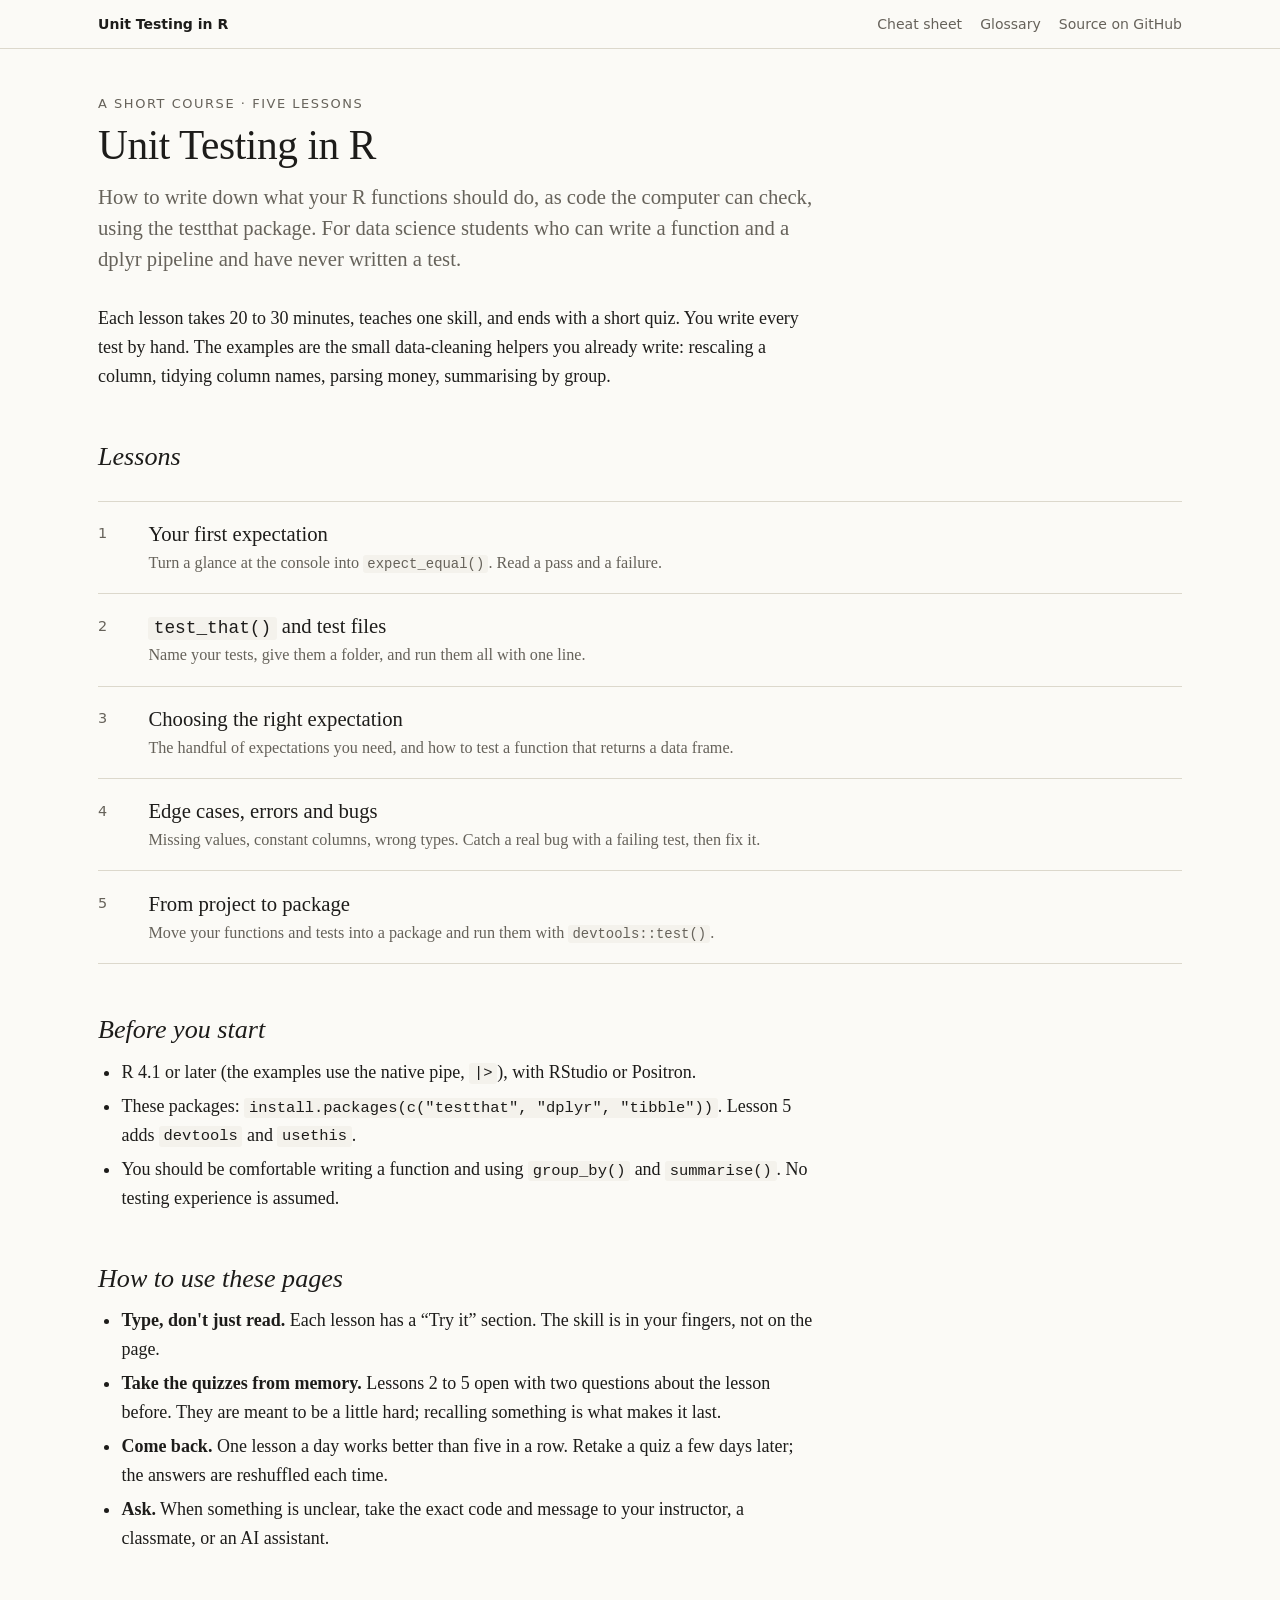
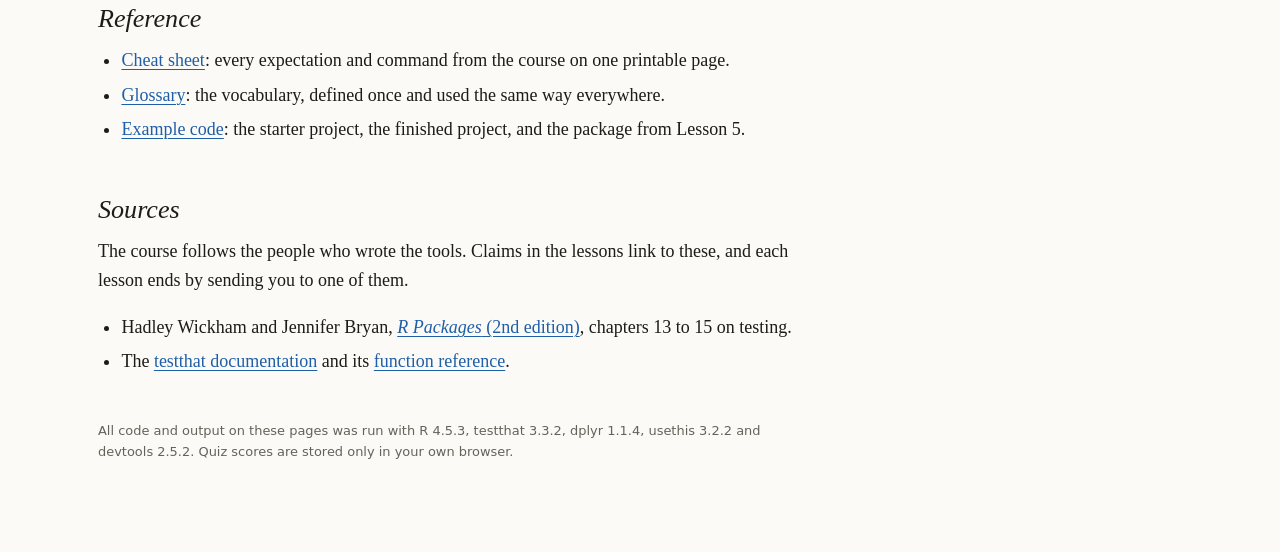
==== index.html @ 62cb9e64 "Add five-lesson course on unit testing in R with testthat Static site for GitHub Pages: course home," ====
<!doctype html>
<html lang="en">
<head>
<meta charset="utf-8">
<meta name="viewport" content="width=device-width, initial-scale=1">
<title>Unit Testing in R</title>
<meta name="description" content="A short course on writing unit tests by hand with testthat, for data science students who know some R and tidyverse.">
<link rel="stylesheet" href="assets/course.css">
<script src="assets/course.js" defer></script>
</head>
<body>
<header class="topbar"><div class="topbar-inner">
  <a class="brand" href="index.html">Unit Testing in R</a>
  <nav aria-label="Course">
    <a href="reference/cheat-sheet.html">Cheat sheet</a>
    <a href="reference/glossary.html">Glossary</a>
    <a href="https://github.com/acatlin/r-unit-testing">Source on GitHub</a>
  </nav>
</div></header>

<main class="page">
  <p class="eyebrow">A short course · five lessons</p>
  <h1>Unit Testing in R</h1>
  <p class="lede">How to write down what your R functions should do, as code the computer can check, using the testthat package. For data science students who can write a function and a dplyr pipeline and have never written a test.</p>

  <p>Each lesson takes 20 to 30 minutes, teaches one skill, and ends with a short quiz. You write every test by hand. The examples are the small data-cleaning helpers you already write: rescaling a column, tidying column names, parsing money, summarising by group.</p>

  <h2>Lessons</h2>
  <ol class="toc wide">
    <li><a href="lessons/0001-first-expectation.html">
      <span class="n">1</span>
      <span><span class="t" data-progress="lesson-1">Your first expectation</span>
      <span class="d">Turn a glance at the console into <code>expect_equal()</code>. Read a pass and a failure.</span></span>
    </a></li>
    <li><a href="lessons/0002-test-that-and-test-files.html">
      <span class="n">2</span>
      <span><span class="t" data-progress="lesson-2"><code>test_that()</code> and test files</span>
      <span class="d">Name your tests, give them a folder, and run them all with one line.</span></span>
    </a></li>
    <li><a href="lessons/0003-choosing-expectations.html">
      <span class="n">3</span>
      <span><span class="t" data-progress="lesson-3">Choosing the right expectation</span>
      <span class="d">The handful of expectations you need, and how to test a function that returns a data frame.</span></span>
    </a></li>
    <li><a href="lessons/0004-edge-cases-errors-and-bugs.html">
      <span class="n">4</span>
      <span><span class="t" data-progress="lesson-4">Edge cases, errors and bugs</span>
      <span class="d">Missing values, constant columns, wrong types. Catch a real bug with a failing test, then fix it.</span></span>
    </a></li>
    <li><a href="lessons/0005-from-project-to-package.html">
      <span class="n">5</span>
      <span><span class="t" data-progress="lesson-5">From project to package</span>
      <span class="d">Move your functions and tests into a package and run them with <code>devtools::test()</code>.</span></span>
    </a></li>
  </ol>

  <h2>Before you start</h2>
  <ul>
    <li>R 4.1 or later (the examples use the native pipe, <code>|></code>), with RStudio or Positron.</li>
    <li>These packages: <code>install.packages(c("testthat", "dplyr", "tibble"))</code>. Lesson 5 adds <code>devtools</code> and <code>usethis</code>.</li>
    <li>You should be comfortable writing a function and using <code>group_by()</code> and <code>summarise()</code>. No testing experience is assumed.</li>
  </ul>

  <h2>How to use these pages</h2>
  <ul>
    <li><strong>Type, don't just read.</strong> Each lesson has a “Try it” section. The skill is in your fingers, not on the page.</li>
    <li><strong>Take the quizzes from memory.</strong> Lessons 2 to 5 open with two questions about the lesson before. They are meant to be a little hard; recalling something is what makes it last.</li>
    <li><strong>Come back.</strong> One lesson a day works better than five in a row. Retake a quiz a few days later; the answers are reshuffled each time.</li>
    <li><strong>Ask.</strong> When something is unclear, take the exact code and message to your instructor, a classmate, or an AI assistant.</li>
  </ul>

  <h2>Reference</h2>
  <ul>
    <li><a href="reference/cheat-sheet.html">Cheat sheet</a>: every expectation and command from the course on one printable page.</li>
    <li><a href="reference/glossary.html">Glossary</a>: the vocabulary, defined once and used the same way everywhere.</li>
    <li><a href="https://github.com/acatlin/r-unit-testing/tree/main/examples">Example code</a>: the starter project, the finished project, and the package from Lesson 5.</li>
  </ul>

  <h2>Sources</h2>
  <p>The course follows the people who wrote the tools. Claims in the lessons link to these, and each lesson ends by sending you to one of them.</p>
  <ul>
    <li>Hadley Wickham and Jennifer Bryan, <a href="https://r-pkgs.org/testing-basics.html"><em>R Packages</em> (2nd edition)</a>, chapters 13 to 15 on testing.</li>
    <li>The <a href="https://testthat.r-lib.org/">testthat documentation</a> and its <a href="https://testthat.r-lib.org/reference/index.html">function reference</a>.</li>
  </ul>

  <p class="colophon">All code and output on these pages was run with R 4.5.3, testthat 3.3.2, dplyr 1.1.4, usethis 3.2.2 and devtools 2.5.2. Quiz scores are stored only in your own browser.</p>
</main>
</body>
</html>
---- assets/course.css ----
/* Unit Testing in R: shared course stylesheet.
   Every lesson, reference page and the home page link this one file. */

:root {
  --paper: #fbfaf6;
  --panel: #f3f1ea;
  --ink: #1d1c1a;
  --muted: #66625a;
  --rule: #dcd8cc;
  --accent: #1f5fa8;
  --accent-soft: #e4edf7;
  --good: #1e6f43;
  --good-soft: #e3f1e8;
  --bad: #a3302b;
  --bad-soft: #f8e6e3;
  --warn: #8a5a00;
  --warn-soft: #f8efd8;
  --code-bg: #f4f2ec;
  --code-ink: #26241f;
  --tok-comment: #7a756a;
  --tok-string: #7a4a12;
  --tok-number: #8a2f6b;
  --tok-call: #1f5fa8;
  --tok-keyword: #a3302b;
  --serif: "Iowan Old Style", "Palatino Linotype", Palatino, "Book Antiqua", Georgia, serif;
  --sans: system-ui, -apple-system, "Segoe UI", Roboto, sans-serif;
  --mono: "Cascadia Code", "Cascadia Mono", Consolas, "SF Mono", Menlo, monospace;
  --measure: 40rem;
}

@media (prefers-color-scheme: dark) {
  :root:not([data-theme="light"]) {
    --paper: #17171a;
    --panel: #202024;
    --ink: #e9e6df;
    --muted: #a09c93;
    --rule: #37363b;
    --accent: #86b7ee;
    --accent-soft: #1d2a3a;
    --good: #7fcb9c;
    --good-soft: #17291f;
    --bad: #ef9a93;
    --bad-soft: #331c1a;
    --warn: #e2bb62;
    --warn-soft: #2e2613;
    --code-bg: #1f1f23;
    --code-ink: #e4e1da;
    --tok-comment: #8d897f;
    --tok-string: #e0b07a;
    --tok-number: #dc9ccb;
    --tok-call: #86b7ee;
    --tok-keyword: #ef9a93;
  }
}
:root[data-theme="dark"] {
  --paper: #17171a;
  --panel: #202024;
  --ink: #e9e6df;
  --muted: #a09c93;
  --rule: #37363b;
  --accent: #86b7ee;
  --accent-soft: #1d2a3a;
  --good: #7fcb9c;
  --good-soft: #17291f;
  --bad: #ef9a93;
  --bad-soft: #331c1a;
  --warn: #e2bb62;
  --warn-soft: #2e2613;
  --code-bg: #1f1f23;
  --code-ink: #e4e1da;
  --tok-comment: #8d897f;
  --tok-string: #e0b07a;
  --tok-number: #dc9ccb;
  --tok-call: #86b7ee;
  --tok-keyword: #ef9a93;
}

*, *::before, *::after { box-sizing: border-box; }

html { font-size: 112.5%; -webkit-text-size-adjust: 100%; }

body {
  margin: 0;
  background: var(--paper);
  color: var(--ink);
  font-family: var(--serif);
  line-height: 1.6;
  text-rendering: optimizeLegibility;
}

a { color: var(--accent); text-underline-offset: 0.15em; text-decoration-thickness: 1px; }
a:hover { text-decoration-thickness: 2px; }
:focus-visible { outline: 2px solid var(--accent); outline-offset: 2px; }

/* ---------- Top bar ---------- */

.topbar {
  border-bottom: 1px solid var(--rule);
  font-family: var(--sans);
  font-size: 0.78rem;
}
.topbar-inner {
  max-width: 62rem;
  margin: 0 auto;
  padding: 0.7rem 16px;
  display: flex;
  flex-wrap: wrap;
  gap: 0.4rem 1.2rem;
  align-items: baseline;
}
.topbar .brand { font-weight: 600; color: var(--ink); text-decoration: none; margin-right: auto; }
.topbar nav { display: flex; flex-wrap: wrap; gap: 0.3rem 1rem; }
.topbar nav a { color: var(--muted); text-decoration: none; }
.topbar nav a:hover, .topbar nav a[aria-current="page"] { color: var(--accent); }

/* ---------- Page frame ---------- */

.page {
  max-width: 62rem;
  margin: 0 auto;
  padding: 2.5rem 16px 4rem;
}
.page > * { max-width: var(--measure); }
.page > .wide { max-width: none; }

.eyebrow {
  font-family: var(--sans);
  font-size: 0.72rem;
  letter-spacing: 0.12em;
  text-transform: uppercase;
  color: var(--muted);
  margin: 0 0 0.4rem;
}

h1 {
  font-weight: 400;
  font-size: 2.3rem;
  line-height: 1.12;
  letter-spacing: -0.01em;
  margin: 0 0 0.8rem;
  text-wrap: balance;
}
h2 {
  font-weight: 400;
  font-style: italic;
  font-size: 1.45rem;
  line-height: 1.25;
  margin: 2.8rem 0 0.6rem;
  text-wrap: balance;
}
h3 {
  font-family: var(--sans);
  font-size: 0.8rem;
  letter-spacing: 0.08em;
  text-transform: uppercase;
  color: var(--muted);
  margin: 2rem 0 0.4rem;
}
p { margin: 0 0 1rem; }
.lede { font-size: 1.15rem; line-height: 1.5; color: var(--muted); margin-bottom: 1.6rem; }

ul, ol { padding-left: 1.3rem; margin: 0 0 1rem; }
li { margin-bottom: 0.3rem; }

hr { border: 0; border-top: 1px solid var(--rule); margin: 2.5rem 0; }

/* The single "win" a lesson promises */
.win {
  border-left: 3px solid var(--accent);
  padding: 0.1rem 0 0.1rem 1rem;
  margin: 0 0 2rem;
}
.win .label, .box .label {
  display: block;
  font-family: var(--sans);
  font-size: 0.7rem;
  letter-spacing: 0.1em;
  text-transform: uppercase;
  color: var(--muted);
  margin-bottom: 0.15rem;
}
.win p { margin: 0; }

/* ---------- Code ---------- */

code, pre, kbd { font-family: var(--mono); font-variant-ligatures: none; }
code { font-size: 0.86em; background: var(--code-bg); padding: 0.08em 0.3em; border-radius: 3px; }
kbd {
  font-size: 0.78em; border: 1px solid var(--rule); border-bottom-width: 2px;
  border-radius: 4px; padding: 0.05em 0.35em; background: var(--panel);
}

figure.code { margin: 0 0 1.2rem; max-width: 43rem; }
figure.code figcaption {
  font-family: var(--sans);
  font-size: 0.68rem;
  letter-spacing: 0.1em;
  text-transform: uppercase;
  color: var(--muted);
  display: flex;
  justify-content: space-between;
  align-items: baseline;
  padding: 0 0.1rem 0.25rem;
}
pre {
  margin: 0;
  background: var(--code-bg);
  color: var(--code-ink);
  font-size: 0.78rem;
  line-height: 1.55;
  padding: 0.8rem 1rem;
  border-radius: 4px;
  overflow-x: auto;
  tab-size: 2;
}
pre code { background: none; padding: 0; font-size: inherit; }
figure.code.out pre { border-left: 3px solid var(--rule); background: transparent; border-radius: 0; }
figure.code.out.fail pre { border-left-color: var(--bad); }
figure.code.out.pass pre { border-left-color: var(--good); }

.tok-c { color: var(--tok-comment); font-style: italic; }
.tok-s { color: var(--tok-string); }
.tok-n { color: var(--tok-number); }
.tok-f { color: var(--tok-call); }
.tok-k { color: var(--tok-keyword); }

.copy-btn {
  font: inherit; letter-spacing: inherit; text-transform: inherit;
  background: none; border: 0; color: var(--muted); cursor: pointer; padding: 0;
}
.copy-btn:hover { color: var(--accent); }

/* ---------- Boxes ---------- */

.box {
  background: var(--panel);
  border-radius: 4px;
  padding: 0.9rem 1.1rem;
  margin: 1.4rem 0;
}
.box > :last-child { margin-bottom: 0; }
.box.trap { background: var(--warn-soft); }
.box.trap .label { color: var(--warn); }
.box.source { background: var(--accent-soft); }
.box.source .label { color: var(--accent); }
.box.ask { background: transparent; border: 1px dashed var(--rule); }

blockquote {
  margin: 1.4rem 0;
  padding-left: 1rem;
  border-left: 3px solid var(--rule);
  font-style: italic;
}
blockquote footer { font-style: normal; font-size: 0.85rem; color: var(--muted); margin-top: 0.3rem; }

/* Citations: small, in the margin on wide screens */
.cite {
  display: block;
  font-family: var(--sans);
  font-size: 0.74rem;
  line-height: 1.4;
  color: var(--muted);
  margin: -0.4rem 0 1rem;
}
@media (min-width: 68rem) {
  .cite {
    float: right;
    clear: right;
    width: 15rem;
    max-width: 15rem;
    margin: -3.3rem 0 0.8rem 0;
  }
  .page > .wide { clear: both; }
}

/* Numbered practice steps */
ol.steps { list-style: none; padding: 0; counter-reset: step; }
ol.steps > li {
  counter-increment: step;
  position: relative;
  padding-left: 2.4rem;
  margin-bottom: 1rem;
}
ol.steps > li::before {
  content: counter(step);
  position: absolute; left: 0; top: 0.15rem;
  width: 1.6rem; height: 1.6rem; border-radius: 50%;
  border: 1px solid var(--ink);
  font-family: var(--sans); font-size: 0.75rem;
  display: grid; place-items: center;
}
ol.steps figure.code { margin-top: 0.5rem; }

/* File tree */
pre.tree { background: transparent; border: 1px solid var(--rule); }

/* ---------- Tables ---------- */

.table-wrap { overflow-x: auto; margin: 0 0 1.4rem; }
table { border-collapse: collapse; width: 100%; font-size: 0.86rem; }
th, td { text-align: left; vertical-align: top; padding: 0.45rem 0.9rem 0.45rem 0; border-bottom: 1px solid var(--rule); }
th {
  font-family: var(--sans); font-size: 0.68rem; letter-spacing: 0.1em;
  text-transform: uppercase; color: var(--muted); font-weight: 600;
  border-bottom: 1px solid var(--ink);
}
td code { white-space: nowrap; }

/* ---------- Glossary ---------- */

dl.glossary dt { font-weight: 600; margin-top: 1.2rem; scroll-margin-top: 1rem; }
dl.glossary dd { margin: 0.15rem 0 0; }
dl.glossary dd .where { font-family: var(--sans); font-size: 0.74rem; color: var(--muted); }
dl.glossary dt:target { background: var(--accent-soft); }

/* ---------- Quiz ---------- */

.quiz { margin: 1.5rem 0 2rem; }
.quiz ol.questions { list-style: none; padding: 0; margin: 0; counter-reset: q; }
.quiz .q {
  counter-increment: q;
  border-top: 1px solid var(--rule);
  padding: 1.1rem 0 0.6rem;
  margin: 0;
}
.quiz .stem { margin-bottom: 0.7rem; }
.quiz .stem::before {
  content: "Q" counter(q) "  ";
  font-family: var(--sans); font-size: 0.72rem; letter-spacing: 0.08em; color: var(--muted);
}
.quiz .q pre { margin-bottom: 0.7rem; }
.quiz ul.opts { list-style: none; padding: 0; margin: 0 0 0.6rem; display: grid; gap: 0.4rem; }
.quiz ul.opts li { margin: 0; }
.quiz button.opt {
  width: 100%;
  text-align: left;
  font: inherit;
  font-size: 0.92rem;
  color: var(--ink);
  background: transparent;
  border: 1px solid var(--rule);
  border-radius: 4px;
  padding: 0.5rem 0.8rem;
  cursor: pointer;
  display: flex;
  gap: 0.6rem;
  align-items: baseline;
}
.quiz button.opt .mark { font-family: var(--sans); font-size: 0.8rem; width: 1rem; flex: none; color: var(--muted); }
.quiz button.opt:hover:not(:disabled) { border-color: var(--accent); background: var(--accent-soft); }
.quiz button.opt:disabled { cursor: default; color: var(--muted); }
.quiz button.opt.is-correct { border-color: var(--good); background: var(--good-soft); color: var(--ink); }
.quiz button.opt.is-correct .mark { color: var(--good); }
.quiz button.opt.is-wrong { border-color: var(--bad); background: var(--bad-soft); color: var(--ink); }
.quiz button.opt.is-wrong .mark { color: var(--bad); }
.quiz .why { font-size: 0.9rem; color: var(--muted); margin: 0 0 0.6rem; }
.js .quiz .why { display: none; }
.js .quiz .q.answered .why { display: block; }
.quiz .verdict { font-family: var(--sans); font-size: 0.75rem; font-weight: 600; letter-spacing: 0.06em; text-transform: uppercase; margin-right: 0.4rem; }
.quiz .verdict.good { color: var(--good); }
.quiz .verdict.bad { color: var(--bad); }
.quiz .tally {
  border-top: 1px solid var(--ink);
  padding-top: 0.8rem;
  font-family: var(--sans);
  font-size: 0.82rem;
  display: flex; flex-wrap: wrap; gap: 0.5rem 1rem; align-items: center; justify-content: space-between;
}
.quiz .tally button {
  font: inherit; color: var(--accent); background: none;
  border: 1px solid var(--accent); border-radius: 4px; padding: 0.3rem 0.8rem; cursor: pointer;
}
.quiz .tally button:hover { background: var(--accent-soft); }

/* ---------- Course home ---------- */

ol.toc { list-style: none; padding: 0; margin: 1.5rem 0 2rem; }
ol.toc li { border-top: 1px solid var(--rule); margin: 0; }
ol.toc li:last-child { border-bottom: 1px solid var(--rule); }
ol.toc a {
  display: grid;
  grid-template-columns: 2.2rem 1fr;
  gap: 0 0.6rem;
  padding: 0.9rem 0;
  text-decoration: none;
  color: var(--ink);
}
ol.toc a:hover .t { color: var(--accent); }
ol.toc .n { font-family: var(--sans); font-size: 0.8rem; color: var(--muted); padding-top: 0.25rem; }
ol.toc .t { font-size: 1.15rem; display: block; }
ol.toc .d { font-size: 0.9rem; color: var(--muted); display: block; }
ol.toc .done { font-family: var(--sans); font-size: 0.7rem; color: var(--good); margin-left: 0.5rem; white-space: nowrap; }

/* ---------- Lesson footer ---------- */

.pager {
  display: flex; justify-content: space-between; gap: 1rem;
  border-top: 1px solid var(--rule);
  margin-top: 3rem; padding-top: 1rem;
  font-family: var(--sans); font-size: 0.82rem;
}
.pager a { text-decoration: none; }
.pager .next { margin-left: auto; text-align: right; }

.colophon { font-family: var(--sans); font-size: 0.72rem; color: var(--muted); margin-top: 2.5rem; }

/* ---------- Small screens & print ---------- */

@media (max-width: 34rem) {
  html { font-size: 106%; }
  h1 { font-size: 1.9rem; }
}

@media print {
  :root {
    --paper: #fff; --panel: #f4f4f4; --ink: #000; --muted: #444; --rule: #bbb;
    --accent: #000; --code-bg: #f4f4f4; --code-ink: #000;
    --tok-comment: #555; --tok-string: #000; --tok-number: #000; --tok-call: #000; --tok-keyword: #000;
  }
  html { font-size: 10.5pt; }
  .topbar, .pager, .copy-btn, .quiz .tally button, .no-print { display: none !important; }
  .page { padding: 0; max-width: none; }
  .page > * { max-width: none; }
  .cite { float: none; width: auto; margin: -0.3rem 0 0.8rem; }
  pre { white-space: pre-wrap; border: 1px solid var(--rule); }
  figure.code, .box, tr, .quiz .q { break-inside: avoid; }
  h2, h3 { break-after: avoid; }
  a { color: inherit; text-decoration: none; }
}
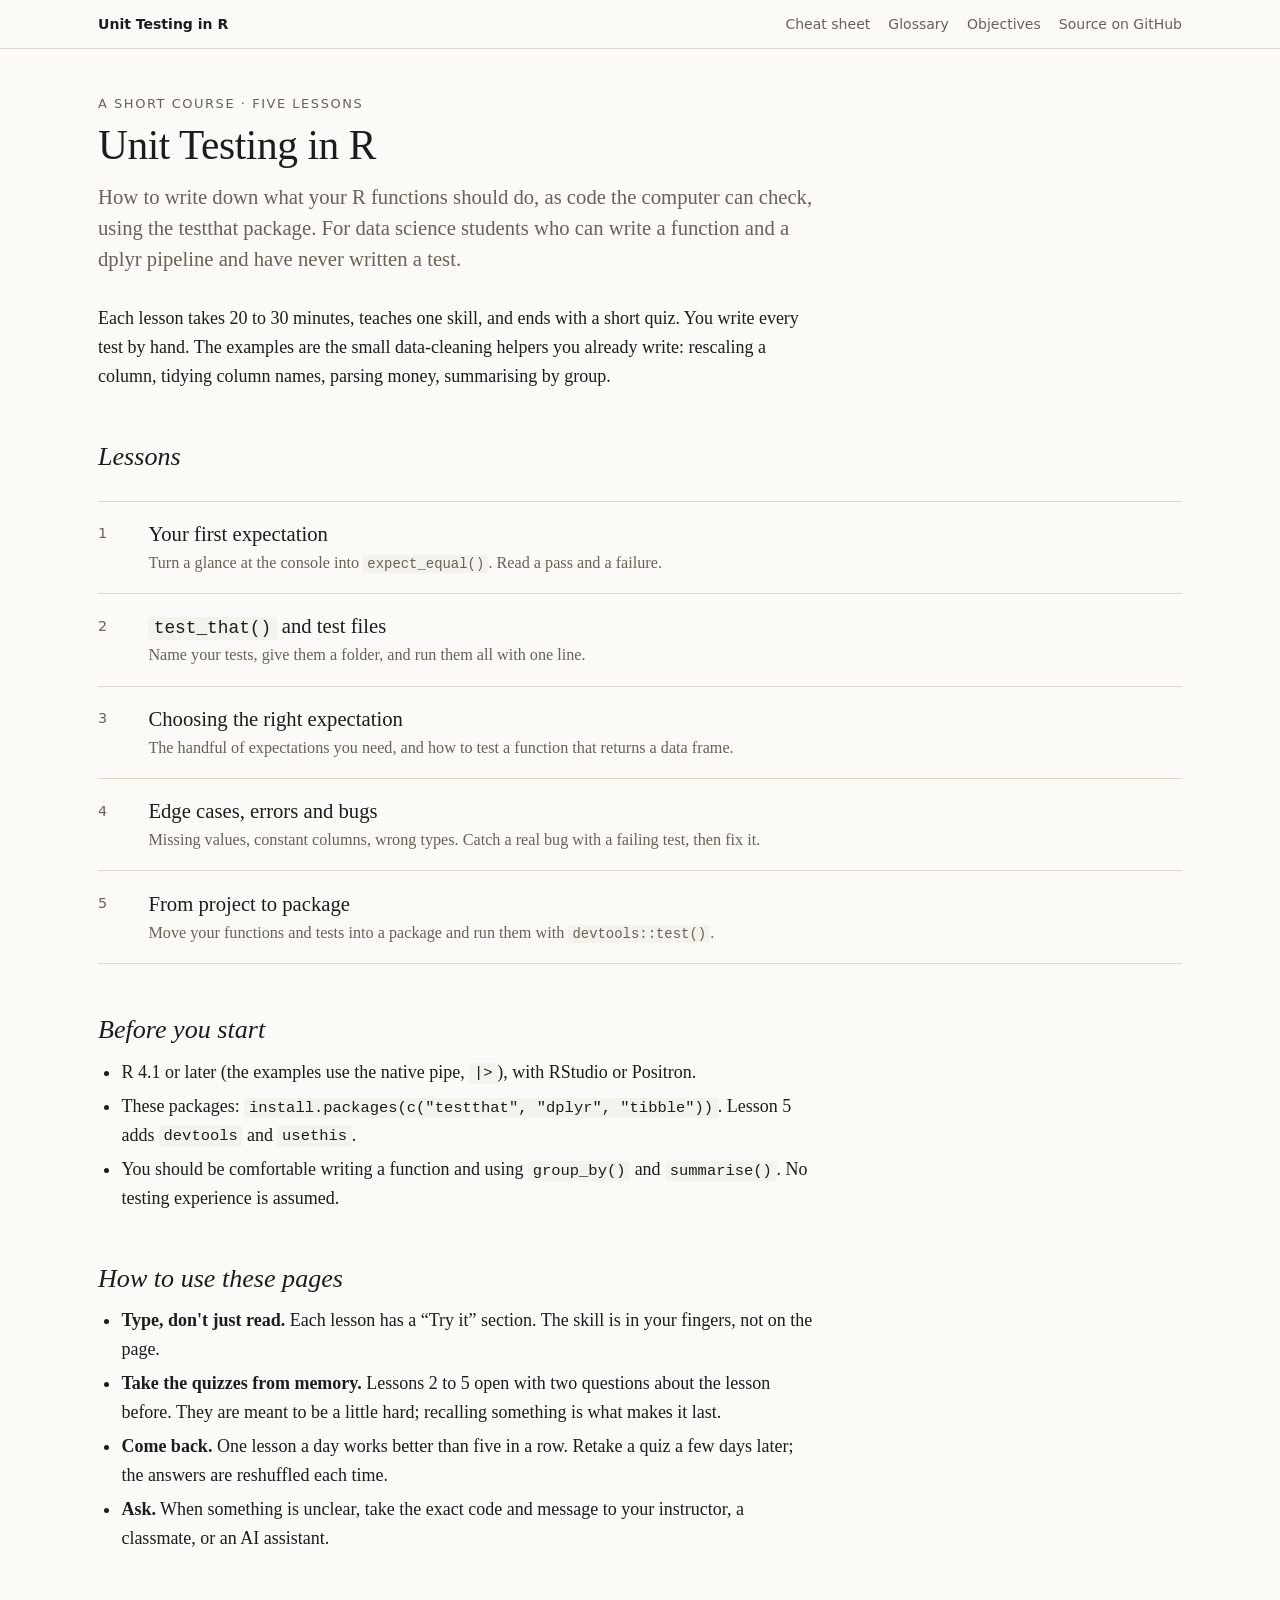
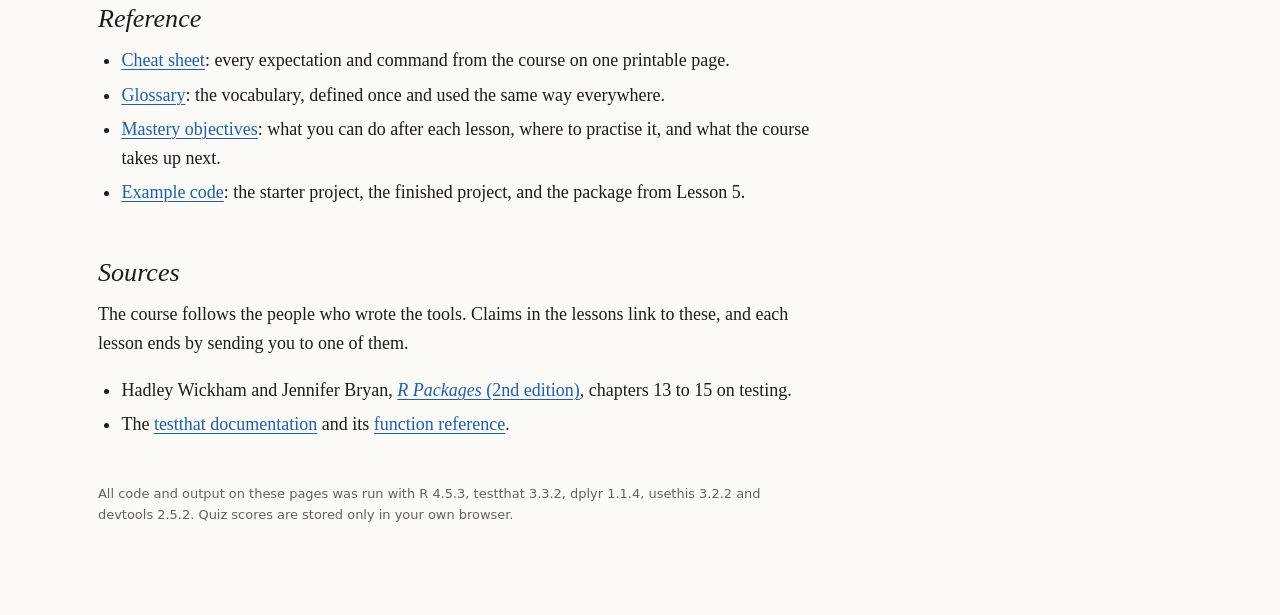
==== commit 22077bd5: "Add mastery objectives for lessons 1-5 and the planned extension Add reference/mastery-objectives.ht" ====
--- a/index.html
+++ b/index.html
@@ -14,6 +14,7 @@
   <nav aria-label="Course">
     <a href="reference/cheat-sheet.html">Cheat sheet</a>
     <a href="reference/glossary.html">Glossary</a>
+    <a href="reference/mastery-objectives.html">Objectives</a>
     <a href="https://github.com/acatlin/r-unit-testing">Source on GitHub</a>
   </nav>
 </div></header>
@@ -73,6 +74,7 @@
   <ul>
     <li><a href="reference/cheat-sheet.html">Cheat sheet</a>: every expectation and command from the course on one printable page.</li>
     <li><a href="reference/glossary.html">Glossary</a>: the vocabulary, defined once and used the same way everywhere.</li>
+    <li><a href="reference/mastery-objectives.html">Mastery objectives</a>: what you can do after each lesson, where to practise it, and what the course takes up next.</li>
     <li><a href="https://github.com/acatlin/r-unit-testing/tree/main/examples">Example code</a>: the starter project, the finished project, and the package from Lesson 5.</li>
   </ul>
 
